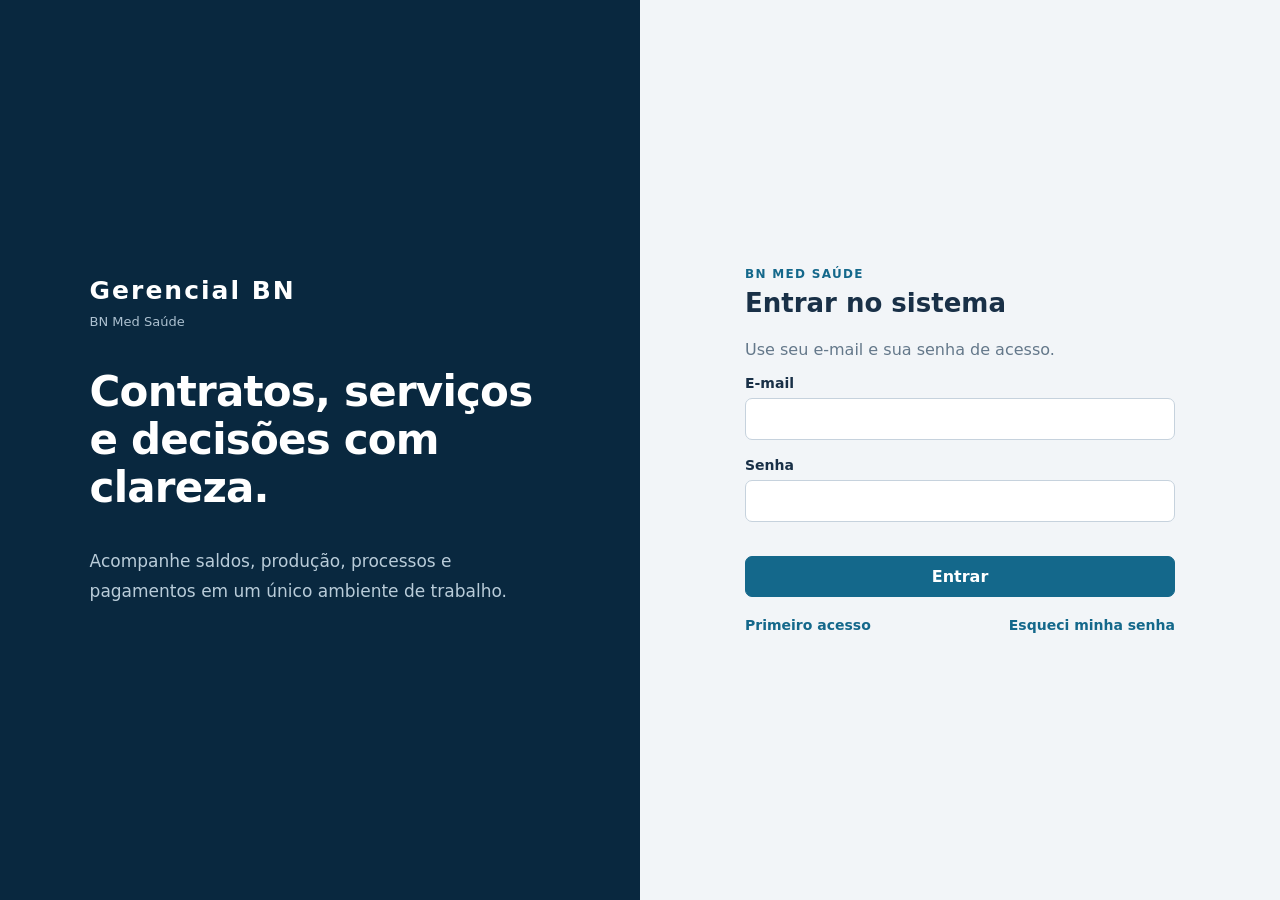
==== index.html @ b65897bd "Integração: período na fatura, lançamento vinculado, painel enxuto - Painel: remove cards Prazos de " ====
<!doctype html><html lang="pt-BR"><head><meta charset="utf-8"><meta name="viewport" content="width=device-width, initial-scale=1"><title>Gerencial BN</title><link rel="stylesheet" href="./app.css?v=18"></head><body><div id="app"></div><div id="toast" role="status" aria-live="polite"></div><script src="./config.js"></script><script type="module" src="./app.js?v=25"></script><script src="./resumo-financeiro.js?v=3"></script></body></html>
---- app.css ----
:root{font-family:system-ui,-apple-system,'Segoe UI',sans-serif;color:#193047;background:#f2f5f8;font-synthesis:none;--nav:#09283f;--blue:#14688b;--line:#dce4eb;--muted:#64788a;--red:#b42d38;--green:#176d4e;--amber:#91610b}*{box-sizing:border-box}body{margin:0}button,input,select,textarea{font:inherit}button{cursor:pointer;border:1px solid var(--line);background:white;color:#193047;border-radius:7px;padding:10px 15px;font-weight:600}button:hover{background:#edf4f8}button:disabled{opacity:.55;cursor:wait}.primary{background:var(--blue);border-color:var(--blue);color:white}.primary:hover{background:#0e526f}.danger{color:var(--red)}a{color:var(--blue)}h1,h2,h3,p{margin-top:0}h1{font-size:28px;letter-spacing:-.8px}h2{font-size:22px}h3{font-size:18px}small,.muted{color:var(--muted)}small{font-size:13px;display:block;line-height:1.5}input,select,textarea{border:1px solid #c6d2dd;background:#fff;border-radius:7px;padding:10px 11px;width:100%;color:#193047;min-height:42px}input:focus,select:focus,textarea:focus{outline:3px solid #b8deee;outline-offset:1px}label{font-size:14px;font-weight:600;display:grid;gap:7px}textarea{min-height:90px;resize:vertical}.shell{display:grid;grid-template-columns:230px minmax(0,1fr);min-height:100vh}.sidebar{background:var(--nav);color:#d1dee7;padding:26px 17px;position:sticky;top:0;height:100vh;display:flex;flex-direction:column;gap:24px;overflow:auto}.brand{font-size:25px;letter-spacing:2px;color:white;font-weight:800}.brand small{letter-spacing:0;color:#adc1d0;font-weight:400;margin-top:7px}.sidebar nav{display:grid;gap:4px}.sidebar nav button{text-align:left;background:transparent;color:#c9d9e4;border:0;font-size:14px;padding:11px 14px}.sidebar nav button.active{background:#175071;color:#fff;border-left:3px solid #6dc6e7;border-radius:0 7px 7px 0}.user{margin-top:auto;border-top:1px solid #2b4960;padding-top:18px;font-size:14px}.user small{color:#adbfce}.user button{font-size:13px;background:transparent;color:#d5e4ed;border-color:#426077;padding:7px;margin:12px 3px 0 0}.main{padding:32px 35px;max-width:1800px}.top{display:flex;gap:20px;align-items:center;justify-content:space-between;margin-bottom:26px}.top h1{margin-bottom:7px}.eyebrow{font-size:12px;letter-spacing:1.3px;text-transform:uppercase;color:var(--blue);font-weight:750;margin-bottom:7px}.toolbar{display:flex;gap:10px;flex-wrap:wrap;margin:0 0 18px;align-items:center}.toolbar .search{flex:1;min-width:180px}.toolbar input[type=month]{width:155px}.toolbar select{max-width:230px}.card{background:white;border:1px solid var(--line);border-radius:10px;margin-bottom:20px;overflow:hidden}.cardhead{padding:20px 22px;display:flex;gap:14px;align-items:center;justify-content:space-between;border-bottom:1px solid var(--line)}.cardhead h2,.cardhead h3{margin:0}.pad{padding:22px}.metrics{display:grid;grid-template-columns:repeat(4,minmax(0,1fr));gap:15px;margin-bottom:22px}.metric{padding:20px;background:white;border:1px solid var(--line);border-radius:10px;border-top:3px solid var(--blue)}.metric b{font-size:25px;display:block;letter-spacing:-.7px;margin:10px 0 7px;word-break:break-word}.metric span{font-size:14px;color:var(--muted)}.metric.red{border-top-color:var(--red)}.metric.green{border-top-color:var(--green)}.twocol{display:grid;grid-template-columns:1.4fr 1fr;gap:20px}.tablewrap{overflow-x:auto}table{border-collapse:collapse;width:100%;font-size:14px}th{text-align:left;background:#f5f8fa;color:#586e80;padding:13px 17px;font-size:13px;white-space:nowrap}td{padding:16px 17px;border-top:1px solid #e8edf1;vertical-align:middle}td strong{display:block;font-weight:650}td small{max-width:280px}td.amount{font-variant-numeric:tabular-nums;white-space:nowrap}td.actions{white-space:nowrap}td.actions button{font-size:13px;padding:7px 10px}.empty{text-align:center;color:var(--muted);padding:40px 20px;line-height:1.6}.badge{display:inline-block;border-radius:5px;padding:5px 8px;font-size:13px;font-weight:650;background:#edf2f6;color:#556c7e;white-space:nowrap}.badge.green{color:var(--green);background:#e6f4ed}.badge.red{color:var(--red);background:#ffebed}.badge.amber{color:var(--amber);background:#fff3d8}.note{padding:13px 17px;border:1px solid #c9dfeb;background:#eaf4f9;border-radius:7px;font-size:14px;line-height:1.6;margin-bottom:20px}.note.error{background:#fff0f0;border-color:#eec0c4;color:#a32835}.notice{padding:15px 20px;border-bottom:1px solid var(--line);display:flex;gap:13px;align-items:flex-start}.notice b{display:block;font-size:14px;margin-bottom:5px}.notice p{font-size:14px;color:var(--muted);margin-bottom:0}.barrow{padding:14px 22px;border-bottom:1px solid #edf1f4}.barrow .labels{display:flex;justify-content:space-between;gap:15px;font-size:14px;margin-bottom:9px}.bar{height:8px;background:#eaf0f4;border-radius:4px;overflow:hidden}.bar i{height:100%;display:block;background:var(--blue)}.bar i.red{background:var(--red)}.bar i.amber{background:#c99424}.authscreen{min-height:100vh;display:grid;grid-template-columns:1fr 1fr}.authintro{background:var(--nav);color:white;padding:10vw 7vw;display:flex;flex-direction:column;justify-content:center}.authintro h1{font-size:42px;line-height:1.15;max-width:520px;margin-top:36px}.authintro p{font-size:17px;color:#b9ccd9;line-height:1.75;max-width:440px}.authbody{display:grid;place-items:center;padding:30px}.authcard{max-width:430px;width:100%}.authcard form{display:grid;gap:17px}.authcard h2{font-size:26px}.authcard .links{display:flex;gap:15px;justify-content:space-between;margin-top:20px}.link{background:transparent;border:0;color:var(--blue);padding:0;font-size:14px}.authcard .note{margin-top:15px}.overlay{position:fixed;inset:0;background:#09283f99;z-index:30;display:grid;place-items:center;padding:22px}.modal{background:white;border-radius:12px;width:min(820px,100%);max-height:92vh;overflow:auto;box-shadow:0 20px 80px #00172755}.modalhead{padding:23px;border-bottom:1px solid var(--line);display:flex;align-items:center;justify-content:space-between;position:sticky;top:0;background:white;z-index:1}.modalhead h2{margin:0}.formgrid{padding:23px;display:grid;grid-template-columns:1fr 1fr;gap:18px}.full{grid-column:1/-1}.modalfoot{padding:18px 23px;border-top:1px solid var(--line);display:flex;justify-content:flex-end;gap:10px;position:sticky;bottom:0;background:white}.checkgrid{display:grid;grid-template-columns:1fr 1fr;gap:12px}.checkgrid label{display:flex;align-items:center;font-weight:400}.checkgrid input{width:18px;min-height:18px}.detailgrid{display:grid;grid-template-columns:1fr 1fr;gap:20px}.detailgrid strong{display:block;font-size:14px;margin-bottom:5px}.detailgrid p{font-size:15px;margin:0;white-space:pre-wrap}.docrow{display:flex;align-items:center;justify-content:space-between;gap:15px;border-bottom:1px solid var(--line);padding:13px 0}.docrow button{font-size:13px}.docupload{padding-top:20px;display:grid;gap:12px}#toast{position:fixed;right:25px;bottom:25px;z-index:100;background:#193e51;color:white;box-shadow:0 5px 22px #00263340;border-radius:9px;max-width:450px;padding:15px 20px;display:none;font-size:14px}#toast.error{background:#a52f3b}.reporttitle{display:none}.lastsync{font-size:13px;color:var(--muted)}.loading{padding:80px 30px;text-align:center;color:var(--muted)}.presentation .sidebar,.presentation .toolbar .search,.presentation .toolbar select{display:none}.presentation .shell{grid-template-columns:1fr}.presentation .main{max-width:1600px;margin:auto;width:100%}.presentation .metrics .metric b{font-size:32px}.presentation .card{font-size:17px}
@media(max-width:1150px){.metrics{grid-template-columns:repeat(2,minmax(0,1fr))}.twocol{grid-template-columns:1fr}.main{padding:24px}.shell{grid-template-columns:200px minmax(0,1fr)}}@media(max-width:760px){.shell{grid-template-columns:1fr}.sidebar{position:static;height:auto;padding:17px;gap:15px}.sidebar nav{display:flex;overflow:auto}.sidebar nav button{white-space:nowrap;padding:9px}.user{display:flex;align-items:center;gap:10px;padding-top:10px}.user button{margin:0}.user small{display:none}.brand small{display:none}.main{padding:20px 14px}.top{align-items:flex-start;flex-direction:column;margin-bottom:20px;gap:12px}.metrics{gap:10px}.metric{padding:15px}.metric b{font-size:21px}.authscreen{grid-template-columns:1fr}.authintro{padding:30px}.authintro h1{font-size:28px;margin-top:20px;margin-bottom:0}.authintro p{display:none}.authbody{padding:32px 25px}.formgrid,.detailgrid,.checkgrid{grid-template-columns:1fr}.overlay{padding:10px}.modal{max-height:95vh}.toolbar select{max-width:none}.toolbar>*{flex-grow:1}.full{grid-column:auto}.presentation .metrics .metric b{font-size:22px}}
@media print{body{background:white;color:#152d42}.sidebar,.top button,.toolbar button,.toolbar .search,.toolbar select,.actions,#toast,.overlay{display:none!important}.shell{display:block}.main{padding:0;max-width:none}.top{margin:0 0 15px}.reporttitle{display:block}.metrics{grid-template-columns:repeat(4,1fr);gap:9px}.metric{padding:12px}.metric b{font-size:18px}.card,.metric{break-inside:avoid}.twocol{display:block}.tablewrap{overflow:visible}th,td{padding:9px;font-size:11px}.toolbar input{border:0;padding:0}button{display:none}.note{font-size:12px}h1{font-size:23px}h2{font-size:18px}@page{size:A4 landscape;margin:12mm}}
[hidden]{display:none!important}.sr-only{position:absolute;width:1px;height:1px;padding:0;overflow:hidden;clip:rect(0,0,0,0);white-space:nowrap;border:0}.trackingtools{display:flex;align-items:end;gap:14px;margin-bottom:20px}.trackingtools label{max-width:120px}.monthboard{min-width:1800px}.monthboard .companycol{position:sticky;left:0;background:#fff;min-width:240px;max-width:280px;z-index:2;border-right:1px solid var(--line)}.monthboard th.companycol{background:#f5f8fa;z-index:3}.monthboard .currentmonth{background:#edf7fc}.monthboard td{padding:13px 10px;vertical-align:top}.monthcell{display:grid;gap:10px;min-width:118px;max-width:150px}.monthcell select{font-size:14px;max-width:150px;padding:8px 6px}.monthcell button,.companycol button{font-size:14px;padding:8px}.companycol button{margin-top:12px;white-space:normal}.balance{margin:15px 0 4px;font-size:14px}.balance b{display:block;font-size:18px;color:var(--green);margin-top:3px}.paidcheck,.confirmcheck{display:flex;align-items:center;gap:9px;font-size:14px;font-weight:500}.paidcheck input,.confirmcheck input,.invoicechoice input{min-height:20px;width:20px;height:20px;flex-shrink:0;accent-color:var(--blue)}.partialpaid{color:var(--amber)}.outmonth{color:var(--muted);font-size:13px}.attachments{padding:18px;border:1px solid var(--line);border-radius:8px;display:grid;gap:15px}.attachments h3,.attachments p{margin-bottom:0}.attachments input[type=file]{min-width:0}.attachments select{max-width:100%;text-overflow:ellipsis}.attachments .detailgrid{margin-top:16px}.detailbuttons{display:flex;gap:12px;flex-wrap:wrap;margin-top:25px}.invoicechoices{display:grid;gap:12px;margin-top:16px}.invoicechoice{display:flex;align-items:center;gap:12px;justify-content:space-between;padding:12px;border:1px solid var(--line);border-radius:7px}.invoicechoice label{display:flex;align-items:center;gap:12px;flex:1;font-weight:400}.invoicechoice button{font-size:14px}.docrow{overflow-wrap:anywhere}.docrow div,.docrow span{min-width:0}.docrow b{font-size:14px}.docrow button{flex-shrink:0}@media(max-width:760px){.monthboard .companycol{min-width:175px;max-width:175px}.attachments .detailgrid{grid-template-columns:1fr}.trackingtools{flex-wrap:wrap}.invoicechoice{flex-direction:column;align-items:stretch}.detailbuttons button{width:100%}}

.productiontools,.reportactions{display:flex;gap:12px;flex-wrap:wrap;align-items:center;margin-bottom:22px}.productiontools button,.reportactions button{font-size:14px}.overcap{color:var(--red)!important}.shiftpreview{padding:18px;border:1px solid #c9dfeb;border-radius:8px;background:#eaf4f9}.shiftpreview p{margin:10px 0 0;font-size:14px;line-height:1.5}.reportfilters{display:grid;grid-template-columns:minmax(220px,1.25fr) minmax(220px,1.25fr) minmax(140px,.8fr) minmax(140px,.8fr) auto;gap:14px;align-items:end;margin-bottom:18px}.reportfilters select{min-width:0}.reportheading{padding:22px 0 6px}.reportheading h2{margin-bottom:10px}.reportheading p{font-size:14px;color:var(--muted);line-height:1.6}.reporttotals{padding:16px 18px;background:#eaf4f9;border:1px solid #c9dfeb;border-radius:8px;font-weight:600;line-height:1.6}.reportfilters input{min-width:0}.main h2{margin-top:22px}.main .cardhead h2{margin-top:0}
@media(max-width:1250px){.reportfilters{grid-template-columns:repeat(2,minmax(0,1fr))}.reportfilters button{justify-self:start}}
@media(max-width:760px){.reportfilters{grid-template-columns:1fr}.reportfilters button,.productiontools button{width:100%}.reportactions{align-items:stretch}.reportactions button{flex:1}.shiftpreview{grid-column:auto}}
@media print{.reportfilters,.reportactions,.productiontools{display:none!important}body:has(#reportContent) .top{display:none!important}#reportContent .card{break-inside:auto;border-radius:0}#reportContent thead{display:table-header-group}#reportContent tr{break-inside:avoid}#reportContent th{white-space:normal}#reportContent td:not(.amount){overflow-wrap:anywhere}#reportContent .reportheading{padding:0 0 8px}#reportContent h2{color:#000;font-size:19px}#reportContent .eyebrow{color:#000;font-size:10px}#reportContent .reporttotals{font-size:11px}#reportContent table{table-layout:auto}#reportContent .muted{font-size:10px;line-height:1.4}#reportContent th,#reportContent td{font-size:10px;padding:7px}#reportContent .reportheading p{font-size:11px}*{-webkit-print-color-adjust:exact;print-color-adjust:exact}}

.dashboard-charts{display:grid;grid-template-columns:minmax(0,1fr) minmax(0,1.15fr);gap:20px}.chart-card .cardhead{flex-wrap:wrap}.chart-card .chart-content{padding:20px 22px}.chart-subtitle{font-size:13px;color:var(--muted);margin:12px 0 16px}.pie-layout{display:grid;grid-template-columns:minmax(170px,.8fr) minmax(180px,1fr);align-items:center;gap:16px;min-height:255px}.pie-chart{width:100%;max-width:250px;display:block;margin:auto}.pie-caption{fill:var(--muted);font-size:12px}.pie-total{fill:#193047;font-size:13px;font-weight:700}.chart-legend{max-height:255px;overflow:auto;display:grid;gap:7px}.legend-item{display:flex;gap:8px;align-items:center;text-align:left;padding:10px 5px;border:0;border-radius:5px;background:transparent;min-width:0;font-weight:400}.legend-item>i{width:10px;height:10px;border-radius:3px;flex-shrink:0}.legend-item>span{min-width:0}.legend-item strong{display:block;font-size:13px;overflow-wrap:anywhere;font-weight:600}.legend-item small{font-size:12px}.legend-item .legend-value{margin-left:auto;text-align:right;white-space:nowrap;font-size:13px;font-variant-numeric:tabular-nums}.legend-item:focus-visible,.chart-column:focus-visible{outline:3px solid #84bfda;outline-offset:2px}.chart-help{font-size:12px;line-height:1.6;margin:15px 0 0}.chart-empty{min-height:270px;display:grid;align-content:center}.column-scroll{overflow-x:auto}.column-chart{display:block;width:100%;min-width:470px;min-height:225px}.chart-axis{fill:#64788a;font-size:12px}.chart-column{cursor:pointer}.chart-column:hover .chart-hit,.chart-column:focus .chart-hit{fill:#eaf4f9}.chart-column.selected .chart-axis{fill:#176d4e;font-weight:700}.chart-totals{display:flex;justify-content:space-between;gap:15px;border-top:1px solid var(--line);padding-top:14px;margin-top:10px;font-size:12px;color:var(--muted)}.chart-totals strong{display:block;font-size:18px;color:#193047;margin-top:5px;font-variant-numeric:tabular-nums}
@media(max-width:1400px){.dashboard-charts{grid-template-columns:1fr}.pie-layout{grid-template-columns:240px minmax(0,1fr)}}
@media(max-width:760px){.pie-layout{grid-template-columns:1fr;gap:12px}.chart-legend{max-height:none}.chart-card .chart-content{padding:16px}.chart-card .cardhead{padding:16px}.pie-chart{max-width:220px}.chart-totals strong{font-size:16px}}
@media print{.dashboard-charts{grid-template-columns:1fr 1fr;gap:12px}.chart-card .chart-content{padding:12px}.chart-card label{display:none}.pie-layout{grid-template-columns:150px minmax(0,1fr);gap:8px;min-height:0}.pie-chart{max-width:160px}.column-chart{min-width:0;min-height:0}.chart-legend{max-height:none;overflow:visible}.legend-item{display:flex!important;padding:5px 0}.legend-item strong,.legend-item .legend-value{font-size:10px}.legend-item small{font-size:9px}.chart-help{display:none}.chart-totals strong{font-size:14px}.chart-card .cardhead{padding:12px}.chart-card h3{font-size:15px}.chart-subtitle{margin:0 0 8px;font-size:10px}.chart-empty{min-height:150px}}

/* Fases do fluxo e leitura do acompanhamento mensal. */
.workflow-phases{display:grid;grid-template-columns:1fr 1fr;gap:14px;margin-bottom:20px}
.workflow-phase{min-width:0;padding:16px 18px;border:1px solid var(--line);border-left:5px solid #276691;border-radius:8px;background:#f3f8fc;display:grid;gap:5px;color:#194e75}
.workflow-phase.payment{border-left-color:#227454;background:#f1f8f4;color:#195d43}
.workflow-phase small{font-size:13px;line-height:1.5;color:inherit}
.workflow-phase.current{background:#e2f0fa;box-shadow:inset 0 0 0 1px #276691}
.workflow-phase.payment.current{background:#def2e7;box-shadow:inset 0 0 0 1px #227454}
.workflow-section{margin:24px 0}
.workflow-section h2{display:flex;align-items:baseline;flex-wrap:wrap;gap:12px;font-size:18px;color:#194e75;margin:0 0 12px}
.workflow-section.payment h2{color:#195d43}
.workflow-section.extra h2{color:var(--muted)}
.workflow-section h2 small{font-size:13px;font-weight:400;color:var(--muted)}
.workflow-badge{display:block;padding:6px 9px;border-radius:6px;font-size:12px;font-weight:700;line-height:1.5;background:#e5f1f9;color:#194e75;white-space:normal}
.workflow-badge.payment{background:#e0f2e7;color:#195d43}
.workflow-badge.extra,.workflow-badge.neutral{background:#f0f2f4;color:#525f68}
.monthboard{min-width:2500px}
.monthcell{min-width:170px;max-width:210px}
.monthcell select{width:100%;max-width:210px}
.stage-caption{white-space:normal;overflow-wrap:anywhere;line-height:1.5;color:var(--muted)}
.stage-caption strong{display:block;color:var(--nav)}
.modal-monthly{width:min(1080px,100%)}
.modal-monthly .workflow-phases{margin-bottom:0}
.monthly-stage select{width:100%;min-width:0;min-height:48px}
@media(max-width:760px){.workflow-phases{grid-template-columns:1fr;gap:10px}.workflow-phase{padding:12px 14px}.workflow-section h2{gap:6px}.modal-monthly .modalhead h2{font-size:18px;overflow-wrap:anywhere}}

/* Uso financeiro dos contratos e PAE por competência. */
.dashboard-metrics{grid-template-columns:repeat(3,minmax(0,1fr))}
.contract-usage{min-width:115px;display:grid;gap:7px;font-size:14px}
.contract-usage .bar{height:7px}
.contract-usage .overused{color:var(--red)}
.usage-caption{margin-top:12px}
.contract-pae{margin-top:12px;display:grid;gap:4px;padding:10px;border:1px solid var(--line);border-radius:7px;background:#f5f8fa}
.contract-pae small{margin:0;font-size:11px;color:var(--muted)}
.contract-pae strong{font-size:14px;color:var(--nav);overflow-wrap:anywhere}
.monthly-update{font-size:11px;line-height:1.5;color:var(--muted)}
@media(max-width:1100px){.dashboard-metrics{grid-template-columns:repeat(2,minmax(0,1fr))}}
@media(max-width:760px){.dashboard-metrics{grid-template-columns:1fr}}

/* Navegação dos meses sem descer até o fim da grade. */
.monthly-grid{min-width:0}
.monthly-scroll-tools{position:sticky;top:8px;z-index:7;background:#fff;border:1px solid var(--line);border-radius:10px;margin-bottom:10px;box-shadow:0 2px 8px #172c3d0a}
.monthly-scroll-tools p{margin:0;padding:10px 16px;font-size:13px;color:var(--muted)}
.monthly-topscroll{height:24px;overflow-x:auto;overflow-y:hidden}
.monthly-scroll-space{height:1px}
.monthly-scroll{cursor:grab;user-select:none}
.monthly-scroll.dragging{cursor:grabbing}
.monthly-scroll .companycol{cursor:auto;user-select:text}
.monthly-scroll button,.monthly-scroll a,.monthly-scroll .paidcheck{cursor:pointer}
.monthly-scroll select,.monthly-scroll input{cursor:auto}
.monthly-scroll:focus-visible,.monthly-topscroll:focus-visible{outline:2px solid var(--nav);outline-offset:2px}
@media print{.monthly-scroll-tools{display:none}.monthly-scroll{cursor:auto;user-select:auto}}
.sector-total{font-weight:700;background:#eef5f9}
.sector-breakdown h3{margin:18px 0 12px}
#reportContent h3{margin:24px 0 12px;break-after:avoid}
@media print{#reportContent thead{display:table-header-group}#reportContent tr{break-inside:avoid}#reportContent .card{break-inside:auto}.sector-total{background:#eef5f9!important}}
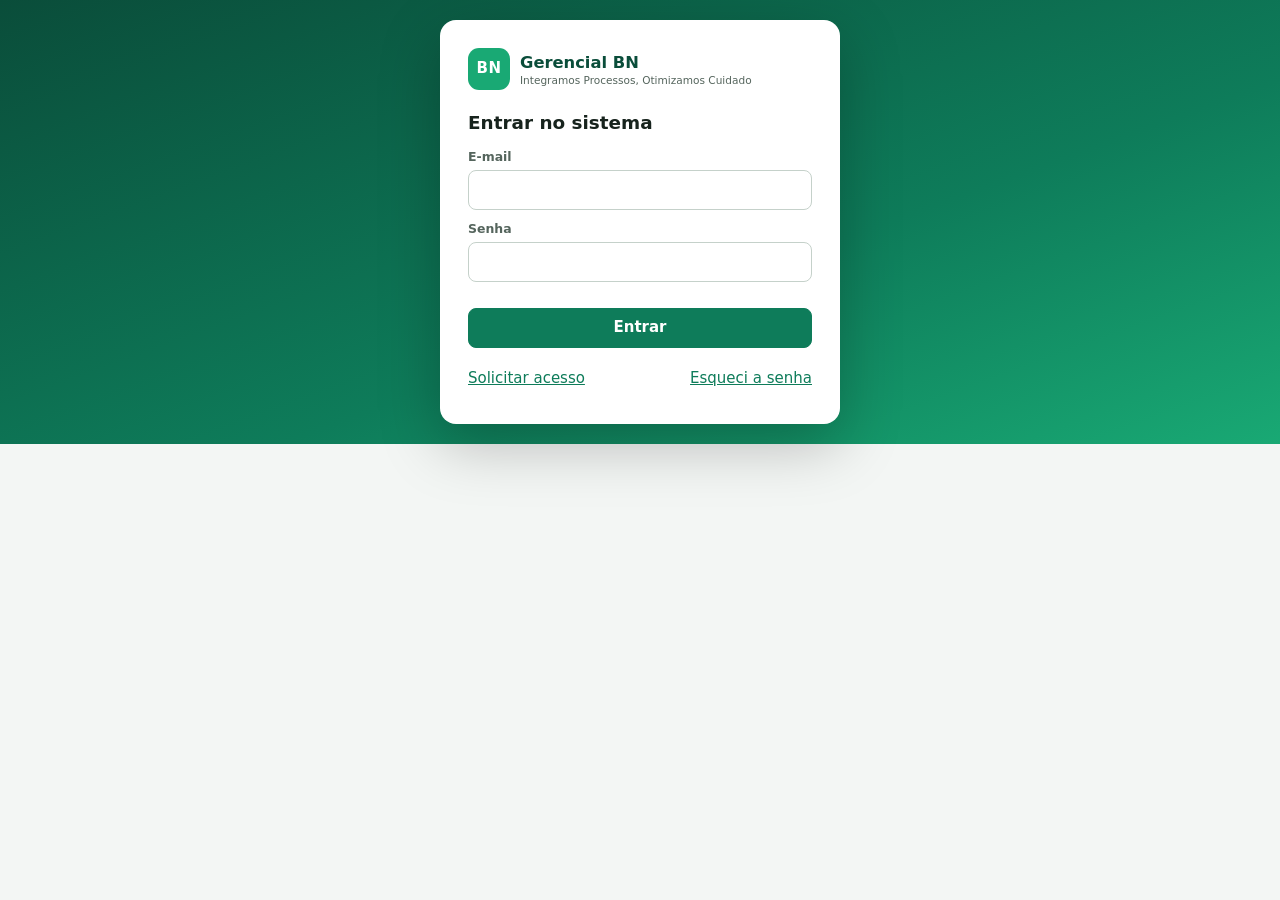
==== commit 7bbb1c22: "Gerencial BN reconstruído do zero, sem GSER Login com perfis, Escala, Repasse, Financeiro, Contratos" ====
--- a/index.html
+++ b/index.html
@@ -1 +1,18 @@
-<!doctype html><html lang="pt-BR"><head><meta charset="utf-8"><meta name="viewport" content="width=device-width, initial-scale=1"><title>Gerencial BN</title><link rel="stylesheet" href="./app.css?v=18"></head><body><div id="app"></div><div id="toast" role="status" aria-live="polite"></div><script src="./config.js"></script><script type="module" src="./app.js?v=25"></script><script src="./resumo-financeiro.js?v=3"></script></body></html>
+<!doctype html>
+<html lang="pt-BR">
+<head>
+  <meta charset="utf-8">
+  <meta name="viewport" content="width=device-width, initial-scale=1">
+  <meta name="theme-color" content="#0b5d44">
+  <title>Gerencial BN</title>
+  <link rel="stylesheet" href="./css/app.css?v=1">
+</head>
+<body>
+  <div id="app"><p class="carregando">Carregando…</p></div>
+  <div id="janela" class="fundo"></div>
+  <div id="aviso" class="aviso" role="status" aria-live="polite"></div>
+  <noscript>O Gerencial BN precisa de JavaScript ligado.</noscript>
+  <script src="./config.js?v=1"></script>
+  <script type="module" src="./js/app.js?v=1"></script>
+</body>
+</html>
--- a/css/app.css
+++ b/css/app.css
@@ -0,0 +1,189 @@
+/* GERENCIAL BN — visual. Verde BN, menu lateral, funciona no celular. */
+:root{
+  --verde:#0e7c5a; --verde-escuro:#0a4d3a; --verde-fundo:#e7f4ee; --verde-vivo:#19a974;
+  --tinta:#17231d; --tinta-2:#55655d; --linha:#dfe7e2; --papel:#fff; --fundo:#f3f6f4;
+  --vermelho:#b42318; --vermelho-fundo:#fdecea; --ambar:#a15c00; --ambar-fundo:#fff3dd; --azul:#1d5fa8;
+  --raio:12px; --sombra:0 1px 2px rgba(16,40,30,.06),0 4px 14px rgba(16,40,30,.05);
+}
+*,*::before,*::after{box-sizing:border-box}
+html,body{height:100%;margin:0}
+body{font:15px/1.45 system-ui,-apple-system,"Segoe UI",Roboto,Arial,sans-serif;color:var(--tinta);background:var(--fundo);-webkit-text-size-adjust:100%}
+h1,h2,h3,h4{margin:0;line-height:1.2;text-wrap:balance}
+h2{font-size:1rem;margin:26px 0 10px;color:var(--verde-escuro)}
+h4{font-size:.9rem;margin:18px 0 8px}
+a{color:var(--verde)}
+small{color:var(--tinta-2);font-size:.78rem}
+button,input,select,textarea{font:inherit;color:inherit}
+input,select,textarea{border:1px solid #c5d1ca;border-radius:8px;padding:8px 10px;background:#fff;min-height:38px;max-width:100%}
+textarea{width:100%;resize:vertical}
+:focus-visible{outline:3px solid #7cc7a8;outline-offset:1px}
+.carregando,.vazio{padding:48px 16px;text-align:center;color:var(--tinta-2)}
+.vazio{background:var(--papel);border:1px dashed #c5d1ca;border-radius:var(--raio)}
+.fraco{color:var(--tinta-2);font-size:.82rem}.centro{text-align:center}
+.texto{color:var(--tinta-2);margin:0 0 14px;max-width:80ch}.texto b{color:var(--tinta)}
+.lista{padding-left:18px;margin-top:16px}
+.pos{color:var(--verde)}.neg{color:var(--vermelho)}
+.so-celular{display:none}
+
+/* botões */
+.botao{border:1px solid #c5d1ca;background:#fff;border-radius:8px;padding:8px 14px;min-height:38px;cursor:pointer;font-weight:600;text-decoration:none;display:inline-flex;align-items:center;justify-content:center;color:var(--tinta);white-space:nowrap}
+.botao:hover{border-color:var(--verde);color:var(--verde)}
+.botao.principal{background:var(--verde);border-color:var(--verde);color:#fff}.botao.principal:hover{background:var(--verde-escuro);color:#fff}
+.botao.perigo{color:var(--vermelho);border-color:#e8b4ae}.botao.perigo:hover{background:var(--vermelho-fundo)}
+.botao.pequeno{padding:4px 10px;min-height:30px;font-size:.82rem}
+.botao.cheio{width:100%}.botao:disabled{opacity:.5;cursor:default}
+.icone-botao{border:1px solid #c5d1ca;background:#fff;border-radius:8px;width:38px;height:38px;cursor:pointer;display:inline-flex;align-items:center;justify-content:center;font-size:1.2rem}
+.x{border:0;background:none;font-size:1.5rem;line-height:1;cursor:pointer;color:var(--tinta-2);padding:2px 8px;border-radius:6px}
+.selo{display:inline-block;padding:2px 8px;border-radius:99px;font-size:.72rem;font-weight:700;white-space:nowrap;background:#eceff0;color:#44524b}
+.selo.ok{background:var(--verde-fundo);color:var(--verde-escuro)}.selo.pendente{background:var(--vermelho-fundo);color:var(--vermelho)}
+.selo.parcial{background:var(--ambar-fundo);color:var(--ambar)}.selo.excedente{background:#e6effa;color:var(--azul)}
+.bolinha{display:inline-block;width:10px;height:10px;border-radius:50%}
+
+/* entrada */
+.entrada{min-height:100%;display:grid;place-items:center;padding:20px;background:linear-gradient(160deg,var(--verde-escuro),var(--verde) 60%,var(--verde-vivo))}
+.entrada-cartao{background:#fff;border-radius:16px;padding:28px;width:100%;max-width:400px;box-shadow:0 20px 60px rgba(0,0,0,.25)}
+.entrada-cartao h1{font-size:1.15rem;margin:22px 0 14px}
+.entrada-cartao .marca{color:var(--verde-escuro)}.entrada-cartao .marca small{color:var(--tinta-2)}
+.entrada-links{display:flex;justify-content:space-between;gap:10px;margin-top:14px}
+.entrada-links button{border:0;background:none;color:var(--verde);cursor:pointer;padding:6px 0;text-decoration:underline}
+.nota{background:var(--verde-fundo);border-radius:8px;padding:10px 12px;margin:0 0 12px;font-size:.88rem}
+.marca{display:flex;align-items:center;gap:10px}
+.marca-sinal{flex:none;width:42px;height:42px;border-radius:11px;background:var(--verde-vivo);color:#fff;font-weight:800;display:grid;place-items:center;letter-spacing:.5px}
+.marca b{display:block;font-size:1.02rem}.marca small{display:block;font-size:.66rem;line-height:1.2}
+
+/* casco */
+.casco{display:grid;grid-template-columns:248px 1fr;height:100%}
+.lateral{background:var(--verde-escuro);color:#dff3ea;display:flex;flex-direction:column;padding:18px 12px;overflow-y:auto}
+.lateral .marca{padding:0 6px 14px;color:#fff}.lateral .marca small{color:#a9d6c3}
+.lateral nav{flex:1}
+.lateral .grupo{font-size:.66rem;text-transform:uppercase;letter-spacing:.09em;color:#8fc4ae;margin:16px 10px 4px}
+.lateral nav a{display:flex;align-items:center;gap:10px;padding:9px 10px;border-radius:9px;color:#dff3ea;text-decoration:none;font-weight:500}
+.lateral nav a:hover{background:rgba(255,255,255,.09)}
+.lateral nav a.ativo{background:#fff;color:var(--verde-escuro);font-weight:700}
+.quem{border-top:1px solid rgba(255,255,255,.16);padding:12px 8px 0;margin-top:12px}
+.quem b,.quem small{display:block}.quem small{color:#a9d6c3}
+.quem button{border:0;background:none;color:#c9ecdd;text-decoration:underline;cursor:pointer;padding:6px 10px 0 0;font-size:.82rem}
+.palco{overflow-y:auto;min-width:0}
+.topo{display:flex;align-items:center;gap:12px;padding:16px 26px;background:var(--papel);border-bottom:1px solid var(--linha);position:sticky;top:0;z-index:5}
+.topo h1{font-size:1.2rem;flex:1}
+main{padding:22px 26px 60px;max-width:1500px}
+.veu{display:none}
+
+/* blocos comuns */
+.cartao{background:var(--papel);border:1px solid var(--linha);border-radius:var(--raio);padding:14px 16px;box-shadow:var(--sombra)}
+.indicadores{display:grid;grid-template-columns:repeat(auto-fit,minmax(170px,1fr));gap:12px;margin-bottom:16px}
+.indicadores .cartao small{display:block}
+.indicadores .cartao b{display:block;font-size:1.35rem;margin-top:2px;font-variant-numeric:tabular-nums}
+.indicadores .cartao em{font-style:normal;font-size:.74rem;color:var(--tinta-2)}
+.barra-acoes{display:flex;flex-wrap:wrap;gap:8px;align-items:center;margin-bottom:16px}
+.empurra{flex:1}
+.abas{display:flex;gap:6px;flex-wrap:wrap;margin-bottom:16px}
+.abas button{border:1px solid #c5d1ca;background:#fff;border-radius:99px;padding:7px 16px;cursor:pointer;font-weight:600;min-height:36px}
+.abas button.ativa{background:var(--verde);border-color:var(--verde);color:#fff}
+.abas.juntas{margin:0;gap:0}.abas.juntas button{border-radius:0;margin-left:-1px}
+.abas.juntas button:first-child{border-radius:8px 0 0 8px;margin-left:0}.abas.juntas button:last-child{border-radius:0 8px 8px 0}
+.marca input[type=checkbox],.campo.marca input{min-height:0;width:17px;height:17px;accent-color:var(--verde)}
+label.marca{display:inline-flex;align-items:center;gap:6px;font-size:.88rem}
+.rola{overflow-x:auto;background:var(--papel);border:1px solid var(--linha);border-radius:var(--raio);box-shadow:var(--sombra)}
+table{width:100%;border-collapse:collapse;font-size:.88rem}
+th{text-align:left;font-size:.72rem;text-transform:uppercase;letter-spacing:.04em;color:var(--tinta-2);padding:10px 12px;border-bottom:1px solid var(--linha);white-space:nowrap;background:#f8faf9}
+td{padding:9px 12px;border-bottom:1px solid #edf1ee;vertical-align:top}
+tr:last-child td{border-bottom:0}
+.n{text-align:right;font-variant-numeric:tabular-nums;white-space:nowrap}
+td input[type=number]{width:110px;min-height:32px;padding:4px 8px}td input[type=date]{min-height:32px;padding:4px 8px}
+td select{min-height:32px;padding:4px 8px}
+.barra{height:8px;background:#e6ece8;border-radius:5px;overflow:hidden;min-width:80px}
+.barra i{display:block;height:100%;background:var(--verde);border-radius:5px}
+.teto.alerta .barra i{background:#d98a00}.teto.cheio .barra i{background:var(--vermelho)}
+.cartao.teto{display:flex;flex-wrap:wrap;gap:8px 22px;align-items:center;margin-bottom:16px;border-left:4px solid var(--verde)}
+.cartao.teto.alerta{border-left-color:#d98a00}.cartao.teto.cheio{border-left-color:var(--vermelho)}
+.cartao.teto small{display:block}.cresce{flex:1;min-width:160px}
+.teto.linha{display:grid;grid-template-columns:minmax(90px,1.2fr) 2fr auto;gap:10px;align-items:center;padding:6px 0;font-size:.88rem}
+.duas-barras i{display:block;height:7px;border-radius:4px;margin:2px 0;min-width:2px}.b-pos{background:var(--verde)}.b-neg{background:#d9796f}
+.duas-colunas{display:grid;grid-template-columns:1fr 1fr;gap:16px}
+.bloco h2{margin-top:0}.bloco h2:not(:first-child){margin-top:22px}
+.alertas{list-style:none;padding:0;margin:0}.alertas li{border-bottom:1px solid #edf1ee}.alertas li:last-child{border:0}
+.alertas a{display:block;padding:8px 0;color:var(--tinta);text-decoration:none;font-size:.9rem}.alertas a:hover{color:var(--verde)}
+.colunas-graf{display:flex;gap:10px;align-items:flex-end;height:150px;padding-top:18px}
+.colunas-graf div{flex:1;height:100%;display:flex;flex-direction:column;justify-content:flex-end;align-items:center;gap:4px}
+.colunas-graf i{display:block;width:100%;max-width:46px;background:var(--verde);border-radius:6px 6px 0 0;min-height:2px}
+.colunas-graf span{font-size:.76rem;font-weight:700;font-variant-numeric:tabular-nums}
+
+/* escala */
+.semana{margin-bottom:18px}
+.semana>header{display:flex;justify-content:space-between;gap:10px;font-size:.84rem;color:var(--tinta-2);margin-bottom:6px}
+.semana>header b{color:var(--tinta)}
+.dias{display:grid;grid-template-columns:repeat(7,minmax(0,1fr));gap:8px}
+@media (max-width:1180px){.dias{grid-template-columns:repeat(auto-fill,minmax(168px,1fr))}}
+.dia{background:var(--papel);border:1px solid var(--linha);border-radius:10px;overflow:hidden;border-top:3px solid var(--cor,var(--verde))}
+.dia.fds{background:#fafbfa}.dia.hoje{box-shadow:0 0 0 2px var(--verde-vivo)}
+.dia-topo{padding:6px 10px;font-size:.8rem;color:var(--tinta-2);border-bottom:1px solid #edf1ee}.dia-topo b{font-size:1rem;color:var(--tinta)}
+.turno{padding:8px 10px;border-bottom:1px solid #edf1ee;border-left:3px solid transparent}.turno:last-child{border-bottom:0}
+.turno.realizado{border-left-color:var(--verde-vivo);background:#f4fbf7}.turno.confirmado{border-left-color:var(--azul);background:#f3f7fc}
+.turno.cancelado{border-left-color:var(--vermelho);background:#fdf4f3}.turno.cancelado .turno-medico{text-decoration:line-through}
+.turno.apagado{opacity:.28}
+.turno-nome{font-size:.68rem;text-transform:uppercase;letter-spacing:.05em;color:var(--tinta-2)}
+.turno-medico{display:block;width:100%;text-align:left;border:0;background:none;padding:3px 0;font-weight:700;cursor:pointer;min-height:28px}
+.turno-medico.vazio{font-weight:500;color:#8a9a92;font-style:italic}.turno-medico:disabled{cursor:default}
+.turno-pac{display:flex;align-items:center;gap:6px;font-size:.8rem;color:var(--tinta-2)}
+.turno-pac input{width:66px;min-height:30px;padding:3px 6px;font-weight:700;color:var(--tinta)}
+.turno-status{display:flex;gap:3px;margin-top:6px}
+.turno-status button{flex:1;border:1px solid #cfd9d3;background:#fff;border-radius:6px;font-size:.68rem;padding:4px 0;cursor:pointer;min-height:26px}
+.turno-status button.on{color:#fff;font-weight:700}.turno-status .on.realizado{background:var(--verde);border-color:var(--verde)}
+.turno-status .on.confirmado{background:var(--azul);border-color:var(--azul)}.turno-status .on.cancelado{background:var(--vermelho);border-color:var(--vermelho)}
+.turno-rep{font-size:.72rem;color:var(--verde-escuro);margin-top:4px}
+
+/* quadro de processos */
+.quadro{display:grid;grid-auto-flow:column;grid-auto-columns:minmax(230px,1fr);gap:12px;overflow-x:auto;padding-bottom:10px;align-items:start}
+.coluna{background:#e9efec;border-radius:var(--raio);padding:10px}
+.coluna>header{display:flex;justify-content:space-between;font-size:.84rem;margin-bottom:8px;padding:0 4px}
+.coluna>header span{background:#fff;border-radius:99px;padding:0 8px;font-weight:700;font-size:.76rem}
+.ficha{background:#fff;border-radius:10px;padding:10px 12px;margin-bottom:8px;cursor:pointer;box-shadow:var(--sombra);border:1px solid transparent}
+.ficha:hover{border-color:var(--verde)}.ficha b{display:block;margin:2px 0 6px;overflow-wrap:anywhere}
+.ficha-pe{display:flex;flex-wrap:wrap;gap:6px;align-items:center}
+.resumo{display:grid;grid-template-columns:repeat(auto-fit,minmax(150px,1fr));gap:12px;margin-bottom:12px}.resumo small{display:block}
+.tarefas{list-style:none;padding:0;margin:0}
+.tarefas li{display:flex;align-items:center;gap:8px;padding:7px 0;border-bottom:1px solid #edf1ee}
+.tarefas label{flex:1;display:flex;gap:8px;align-items:flex-start}.tarefas input{min-height:0;width:17px;height:17px;margin-top:2px;accent-color:var(--verde)}
+.tarefas .feita span{text-decoration:line-through;color:var(--tinta-2)}
+.nova-tarefa{display:flex;gap:8px;margin-top:10px;flex-wrap:wrap}.nova-tarefa input[name=titulo]{flex:1;min-width:180px}
+
+/* janela e formulário */
+.fundo{display:none;position:fixed;inset:0;background:rgba(10,30,22,.5);z-index:50;align-items:flex-start;justify-content:center;padding:4vh 12px;overflow-y:auto}
+.fundo.visivel{display:flex}
+.janela{background:#fff;border-radius:14px;width:100%;max-width:520px;box-shadow:0 24px 70px rgba(0,0,0,.3)}.janela.larga{max-width:720px}
+.janela-topo{display:flex;align-items:center;justify-content:space-between;gap:10px;padding:16px 20px 0}.janela-topo h3{font-size:1.05rem;overflow-wrap:anywhere}
+.janela-corpo{padding:14px 20px 20px}
+.formulario{display:grid;grid-template-columns:1fr 1fr;gap:12px}
+.campo{grid-column:1/-1;display:flex;flex-direction:column;gap:4px;min-width:0}.campo.meio{grid-column:auto}
+.campo>label{font-size:.78rem;font-weight:600;color:var(--tinta-2)}
+.campo input:not([type=checkbox]),.campo select{width:100%}
+.campo.marca{flex-direction:row;align-items:center;gap:8px;align-self:end;min-height:38px}
+.varios{display:flex;flex-wrap:wrap;gap:6px 14px;font-size:.9rem}.varios label{display:flex;gap:6px;align-items:center}.varios input{min-height:0;accent-color:var(--verde)}
+.erro-form{grid-column:1/-1;color:var(--vermelho);font-size:.86rem;min-height:1.2em}
+.acoes{grid-column:1/-1;display:flex;gap:8px;justify-content:flex-end;flex-wrap:wrap;margin-top:6px}.acoes .esquerda{margin-right:auto}
+.escolhas{display:flex;flex-wrap:wrap;gap:8px;margin-bottom:14px}
+.mensagem{font-family:ui-monospace,Menlo,Consolas,monospace;font-size:.82rem;margin-bottom:12px}
+.entrada-cartao .campo{margin-bottom:10px}.entrada-cartao .campo input{width:100%}
+.aviso{position:fixed;left:50%;bottom:22px;transform:translate(-50%,20px);background:var(--tinta);color:#fff;padding:11px 18px;border-radius:10px;z-index:80;opacity:0;pointer-events:none;transition:.2s;max-width:92vw;font-size:.9rem}
+.aviso.visivel{opacity:1;transform:translate(-50%,0)}.aviso.erro{background:var(--vermelho)}
+
+/* celular */
+@media (max-width:860px){
+  .casco{grid-template-columns:1fr}
+  .lateral{position:fixed;inset:0 auto 0 0;width:260px;z-index:30;transform:translateX(-100%);transition:transform .2s}
+  .menu-aberto .lateral{transform:none}
+  .menu-aberto .veu{display:block;position:fixed;inset:0;background:rgba(0,0,0,.4);z-index:20}
+  .so-celular{display:inline-flex}
+  .topo{padding:10px 14px}.topo h1{font-size:1.05rem}
+  main{padding:14px 14px 70px}
+  .duas-colunas{grid-template-columns:1fr}
+  .indicadores{grid-template-columns:repeat(2,minmax(0,1fr));gap:8px}
+  .indicadores .cartao{padding:10px 12px}.indicadores .cartao b{font-size:1.08rem;overflow-wrap:anywhere}
+  .dias{grid-template-columns:repeat(2,minmax(0,1fr))}
+  .formulario{grid-template-columns:1fr}.campo.meio{grid-column:1/-1}
+  input,select,textarea{font-size:16px}
+  .barra-acoes input[type=search]{flex:1 1 100%}
+}
+@media (prefers-reduced-motion:reduce){*{transition:none!important}}
+@media print{.lateral,.topo,.barra-acoes,.abas{display:none}.casco{display:block}.palco{overflow:visible}}
